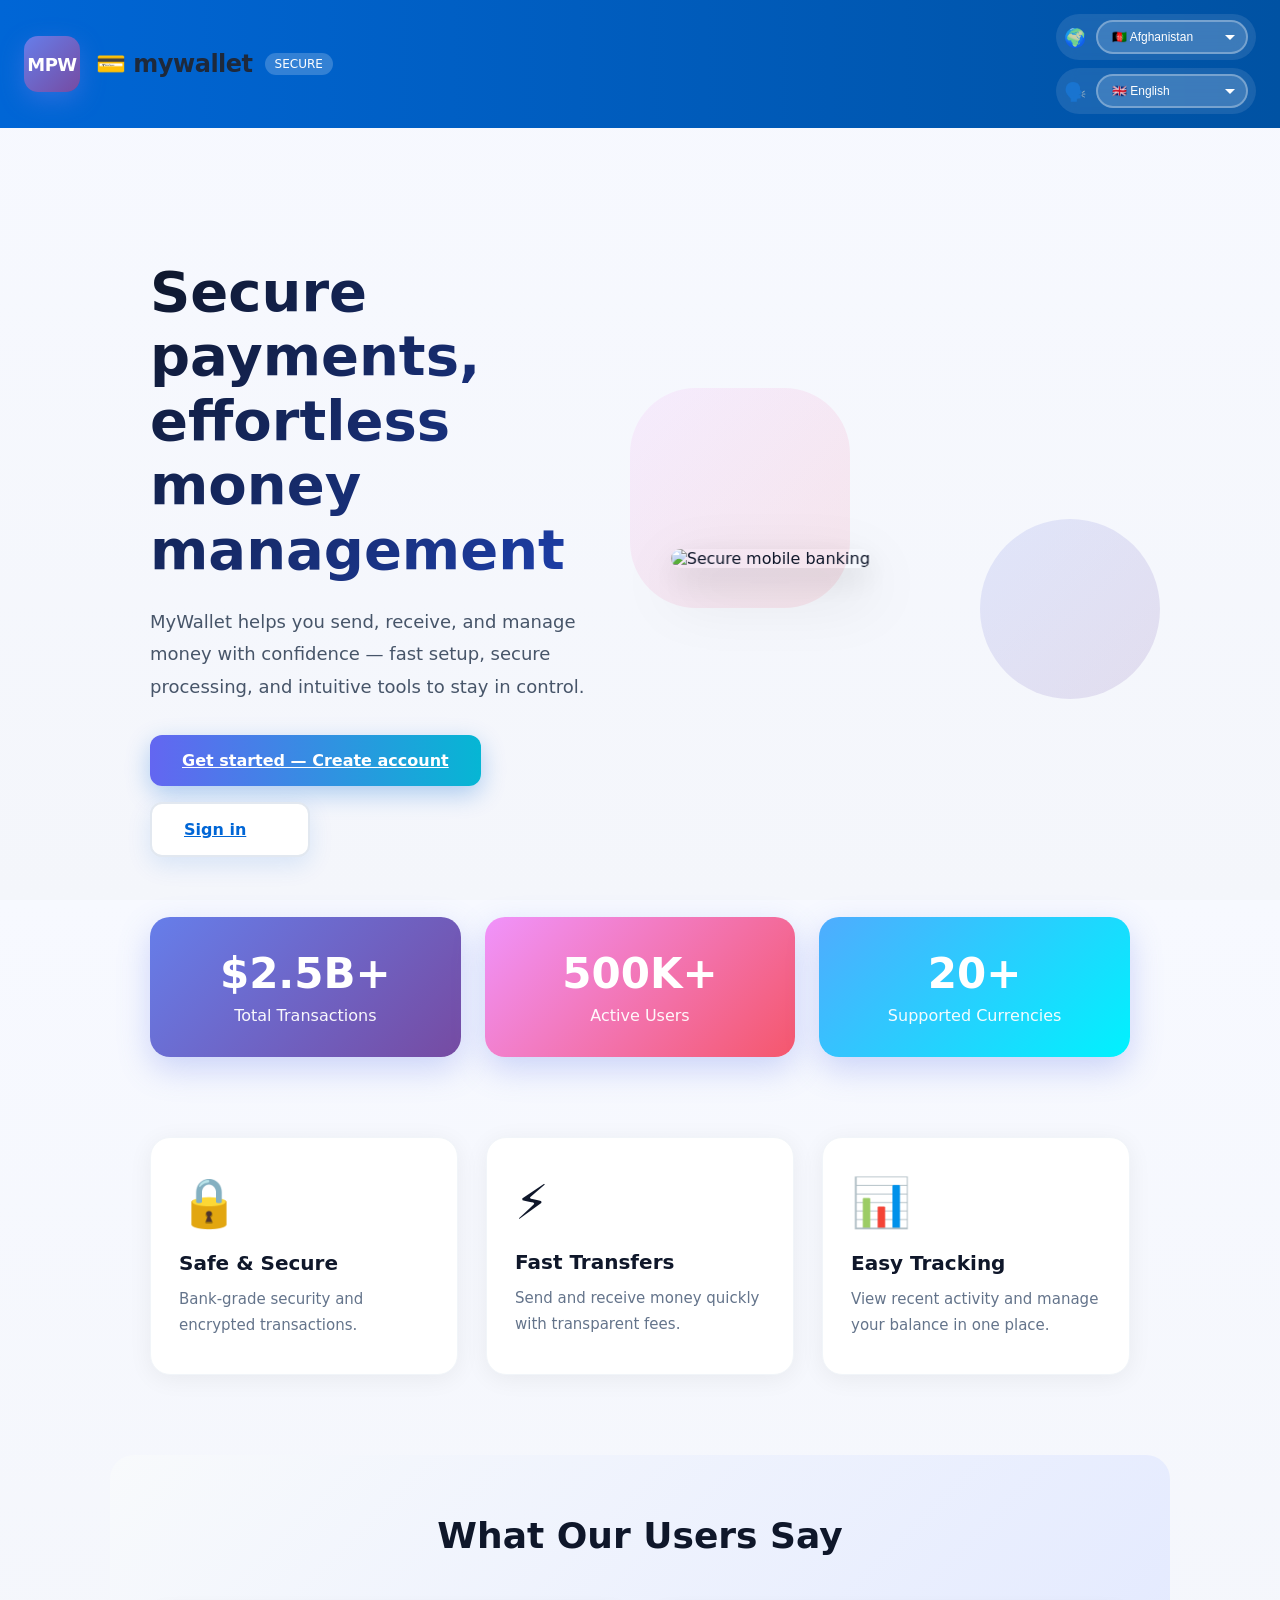
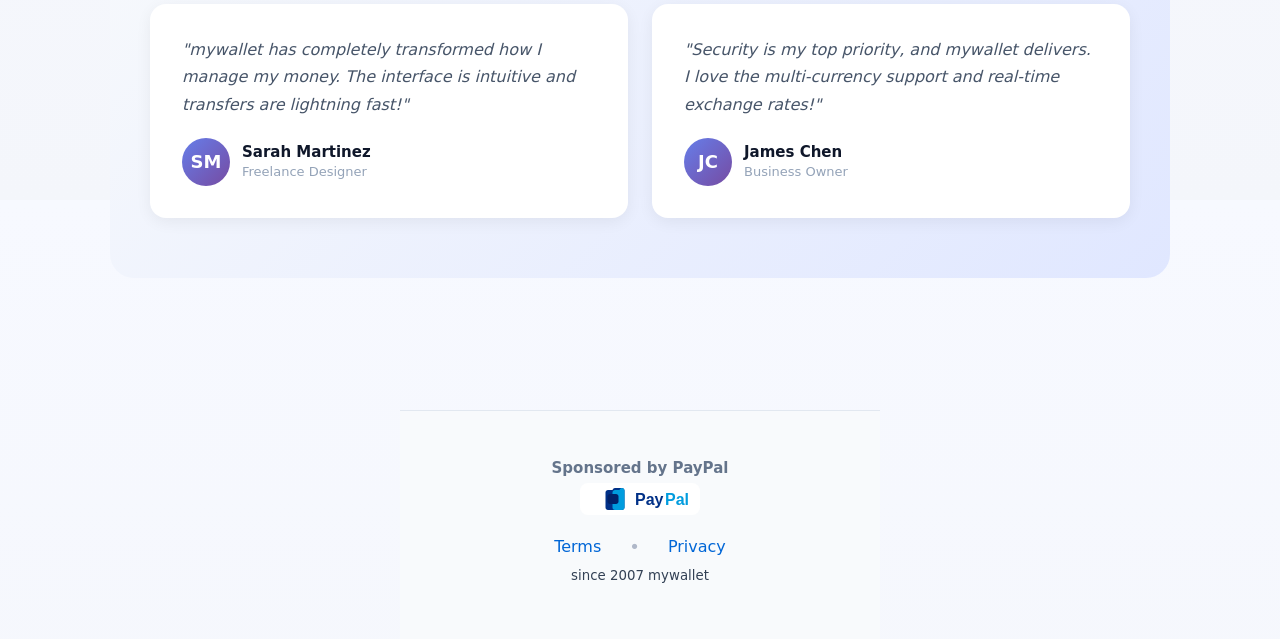
==== index.html @ a124b2e2 "Initial Render-ready app setup" ====
<!DOCTYPE html>
<html lang="en">
    <head>
    <meta charset="UTF-8">
    <meta name="viewport" content="width=device-width,initial-scale=1">
    <title>mywallet — Home</title>
    <link rel="stylesheet" href="style.css">
    <style>
        /* Modern Hero Section */
        .hero {
            display:flex;
            align-items:center;
            gap:60px;
            max-width:1300px;
            margin:80px auto 60px;
            padding:0 40px;
            position:relative;
        }
        .hero-content {
            flex:1;
            max-width:600px;
        }
        .hero-image {
            flex:1;
            position:relative;
        }
        .hero-image img {
            max-width:100%;
            height:auto;
            border-radius:24px;
            box-shadow:0 24px 64px rgba(0,0,0,0.15), 0 12px 32px rgba(0,0,0,0.1);
            transform:perspective(1000px) rotateY(-5deg);
            transition:transform 0.6s ease;
        }
        .hero-image img:hover {
            transform:perspective(1000px) rotateY(0deg) scale(1.02);
        }
        
        /* Floating decoration elements */
        .hero-image::before {
            content:'';
            position:absolute;
            top:-30px;
            right:-30px;
            width:180px;
            height:180px;
            background:linear-gradient(135deg, #667eea 0%, #764ba2 100%);
            border-radius:50%;
            opacity:0.15;
            z-index:-1;
            animation:float 6s ease-in-out infinite;
        }
        .hero-image::after {
            content:'';
            position:absolute;
            bottom:-40px;
            left:-40px;
            width:220px;
            height:220px;
            background:linear-gradient(135deg, #f093fb 0%, #f5576c 100%);
            border-radius:30%;
            opacity:0.12;
            z-index:-1;
            animation:float 8s ease-in-out infinite reverse;
        }
        
        @keyframes float {
            0%, 100% { transform:translateY(0px) rotate(0deg); }
            50% { transform:translateY(-20px) rotate(5deg); }
        }
        
        /* Typography */
        .hero h1 {
            font-size:56px;
            margin-bottom:24px;
            line-height:1.15;
            font-weight:800;
            background:linear-gradient(135deg, #0f172a 0%, #1e40af 100%);
            -webkit-background-clip:text;
            -webkit-text-fill-color:transparent;
            background-clip:text;
        }
        .hero-desc {
            font-size:18px;
            line-height:1.8;
            color:#475569;
            margin-bottom:32px;
        }
        
        /* CTA Buttons */
        .hero-cta {
            display:flex;
            gap:16px;
            margin-top:32px;
            flex-wrap:wrap;
        }
        .hero-cta .btn-primary {
            padding:16px 32px;
            font-size:16px;
            font-weight:600;
            border-radius:12px;
            box-shadow:0 8px 24px rgba(0,102,214,0.3);
            transition:all 0.3s ease;
        }
        .hero-cta .btn-primary:hover {
            transform:translateY(-2px);
            box-shadow:0 12px 32px rgba(0,102,214,0.4);
        }
        .hero-cta .btn-ghost {
            padding:16px 32px;
            font-size:16px;
            font-weight:600;
            border-radius:12px;
            border:2px solid #e2e8f0;
            transition:all 0.3s ease;
        }
        .hero-cta .btn-ghost:hover {
            border-color:#0066d6;
            background:#f8fafc;
        }
        
        /* Stats Section */
        .stats-section {
            max-width:1300px;
            margin:0 auto 80px;
            padding:0 40px;
            display:grid;
            grid-template-columns:repeat(3, 1fr);
            gap:24px;
        }
        .stat-card {
            background:linear-gradient(135deg, #667eea 0%, #764ba2 100%);
            padding:32px;
            border-radius:20px;
            text-align:center;
            color:#fff;
            box-shadow:0 12px 32px rgba(102,126,234,0.3);
            transition:transform 0.3s ease;
        }
        .stat-card:hover {
            transform:translateY(-8px);
        }
        .stat-number {
            font-size:42px;
            font-weight:800;
            margin-bottom:8px;
        }
        .stat-label {
            font-size:16px;
            opacity:0.95;
        }
        
        /* Features Grid */
        .features {
            max-width:1300px;
            margin:0 auto;
            padding:0 40px 80px;
            display:grid;
            grid-template-columns:repeat(3, 1fr);
            gap:28px;
        }
        .feature {
            background:#fff;
            padding:36px 28px;
            border-radius:20px;
            box-shadow:0 4px 24px rgba(0,0,0,0.06);
            border:1px solid #f1f5f9;
            transition:all 0.4s ease;
            position:relative;
            overflow:hidden;
        }
        .feature::before {
            content:'';
            position:absolute;
            top:0;
            left:0;
            width:4px;
            height:0;
            background:linear-gradient(180deg, #0066d6, #764ba2);
            transition:height 0.4s ease;
        }
        .feature:hover {
            transform:translateY(-8px);
            box-shadow:0 12px 40px rgba(0,0,0,0.12);
            border-color:#0066d6;
        }
        .feature:hover::before {
            height:100%;
        }
        .feature-icon {
            font-size:48px;
            margin-bottom:20px;
            display:block;
        }
        .feature strong {
            display:block;
            font-size:20px;
            margin-bottom:12px;
            color:#0f172a;
        }
        .feature .muted {
            color:#64748b;
            line-height:1.7;
            font-size:15px;
        }
        
        /* Testimonial Section */
        .testimonial-section {
            max-width:1300px;
            margin:0 auto 80px;
            padding:60px 40px;
            background:linear-gradient(135deg, #f8fafc 0%, #e0e7ff 100%);
            border-radius:24px;
        }
        .testimonial-title {
            text-align:center;
            font-size:36px;
            font-weight:700;
            margin-bottom:48px;
            color:#0f172a;
        }
        .testimonial-grid {
            display:grid;
            grid-template-columns:repeat(2, 1fr);
            gap:24px;
        }
        .testimonial-card {
            background:#fff;
            padding:32px;
            border-radius:16px;
            box-shadow:0 4px 16px rgba(0,0,0,0.06);
        }
        .testimonial-text {
            font-size:16px;
            line-height:1.7;
            color:#475569;
            margin-bottom:20px;
            font-style:italic;
        }
        .testimonial-author {
            display:flex;
            align-items:center;
            gap:12px;
        }
        .testimonial-avatar {
            width:48px;
            height:48px;
            border-radius:50%;
            background:linear-gradient(135deg, #667eea, #764ba2);
            display:flex;
            align-items:center;
            justify-content:center;
            color:#fff;
            font-weight:700;
            font-size:18px;
        }
        .testimonial-info strong {
            display:block;
            color:#0f172a;
            font-size:15px;
        }
        .testimonial-info span {
            color:#94a3b8;
            font-size:13px;
        }
        
        /* Modern selector styling */
        .selector-group {
            display: flex;
            align-items: center;
            gap: 10px;
            background: rgba(255,255,255,0.1);
            padding: 6px 8px;
            border-radius: 25px;
            backdrop-filter: blur(10px);
            width: 100%;
            max-width: 200px;
            min-width: 0;
        }
        .modern-select {
            padding: 8px 32px 8px 14px;
            border-radius: 20px;
            border: 2px solid rgba(255,255,255,0.3);
            background: rgba(255,255,255,0.15);
            color: #fff;
            cursor: pointer;
            font-size: 12px;
            font-weight: 500;
            transition: all 0.3s ease;
            appearance: none;
            background-image: url("data:image/svg+xml,%3Csvg xmlns='http://www.w3.org/2000/svg' width='12' height='12' viewBox='0 0 12 12'%3E%3Cpath fill='%23ffffff' d='M6 9L1 4h10z'/%3E%3C/svg%3E");
            background-repeat: no-repeat;
            background-position: right 10px center;
            width: 100%;
            min-width: 0;
        }
        .modern-select:hover {
            background:rgba(255,255,255,0.25);
            border-color:rgba(255,255,255,0.5);
            transform:translateY(-1px);
        }
        .modern-select:focus {
            outline:none;
            border-color:rgba(255,255,255,0.7);
            box-shadow:0 0 0 3px rgba(255,255,255,0.1);
        }
        .modern-select option {
            background:#1e40af;
            color:#fff;
            padding:8px;
        }
        .selector-icon {
            font-size:18px;
            opacity:0.9;
        }
        
        /* Responsive Design */
        @media (max-width: 1024px) {
            .features, .stats-section {
                grid-template-columns:repeat(2, 1fr);
            }
            .testimonial-grid {
                grid-template-columns:1fr;
            }
        }
        
        @media (max-width: 768px) {
            .hero {
                flex-direction:column-reverse;
                gap:40px;
                margin:40px auto;
                padding:0 20px;
            }
            .hero h1 {
                font-size:36px;
            }
            .hero-desc {
                font-size:16px;
            }
            .hero-cta {
                flex-direction:column;
                width:100%;
            }
            .hero-cta .btn {
                width:100%;
                text-align:center;
            }
            .features, .stats-section {
                grid-template-columns:1fr;
                gap:20px;
                padding:0 20px 40px;
            }
            .selector-group {
                flex-direction:column;
                gap:8px;
                padding:8px;
                border-radius:16px;
            }
            .testimonial-section {
                padding:40px 20px;
            }
            .topbar {
                padding:16px 20px !important;
            }
            .topbar h2 {
                font-size:18px !important;
            }
            .topbar-logo {
                width:40px !important;
                height:40px !important;
                font-size:14px !important;
            }
        }
        
        @media (max-width: 480px) {
            .hero h1 {
                font-size:28px;
                line-height:1.2;
            }
            .hero-desc {
                font-size:15px;
            }
            .btn {
                padding:12px 20px;
                font-size:14px;
            }
            footer {
                padding:32px 20px !important;
            }
            .selector-group {
                max-width: 100%;
            }
            .modern-select {
                width: 100%;
                min-width: 0;
                font-size: 16px;
            }
            .topbar > div:last-child {
                width: 100%;
                max-width: 100%;
                min-width: 0;
            }
        }
    </style>
</head>
<body>
    <header class="topbar">
        <div style="display:flex;align-items:center;gap:16px">
            <!-- MPW Logo -->
            <div style="width:56px;height:56px;background:linear-gradient(135deg,#667eea 0%,#764ba2 100%);border-radius:14px;display:flex;align-items:center;justify-content:center;box-shadow:0 8px 24px rgba(102,126,234,0.4);font-weight:900;font-size:18px;color:#fff;letter-spacing:-0.5px">MPW</div>
            
            <div style="display:flex;align-items:center;gap:12px">
                <h2 style="font-size:24px;font-weight:700;letter-spacing:-0.5px">💳 mywallet</h2>
                <span style="font-size:12px;padding:4px 10px;background:rgba(255,255,255,0.2);border-radius:12px;font-weight:500">SECURE</span>
            </div>
        </div>
        <div style="display:flex;align-items:center;gap:16px">
            <div style="display:flex;flex-direction:column;align-items:flex-end;gap:8px;min-width:170px">
                <div class="selector-group">
                    <span class="selector-icon">🌍</span>
                    <select id="country-select" class="modern-select"></select>
                </div>
                <div class="selector-group">
                    <span class="selector-icon">🗣️</span>
                    <select id="lang-select" class="modern-select"></select>
                </div>
            </div>
        </div>
    </header>

    <main class="container">
        <section class="hero">
            <div class="hero-content">
                <h1 id="hero-title" data-i18n="hero-title">Secure payments, effortless money management</h1>
                <p class="hero-desc" id="hero-desc" data-i18n="hero-desc">mywallet helps you send, receive, and manage money with confidence — fast setup, secure processing, and intuitive tools to stay in control.</p>

                <div class="hero-cta">
                    <a class="btn btn-primary" href="register.php" id="hero-cta-primary" data-i18n="hero-cta-primary">Get started — Create account</a>
                    <a class="btn btn-ghost" href="login.php" id="hero-cta-secondary" data-i18n="hero-cta-secondary">Sign in</a>
                </div>
            </div>
            
            <div class="hero-image">
                <img src="https://images.unsplash.com/photo-1563013544-824ae1b704d3?w=600&h=800&fit=crop&q=80" alt="Secure mobile banking" loading="lazy">
            </div>
        </section>

        <!-- Stats Section -->
        <section class="stats-section">
            <div class="stat-card">
                <div class="stat-number">$2.5B+</div>
                <div class="stat-label">Total Transactions</div>
            </div>
            <div class="stat-card" style="background:linear-gradient(135deg, #f093fb 0%, #f5576c 100%);">
                <div class="stat-number">500K+</div>
                <div class="stat-label">Active Users</div>
            </div>
            <div class="stat-card" style="background:linear-gradient(135deg, #4facfe 0%, #00f2fe 100%);">
                <div class="stat-number">20+</div>
                <div class="stat-label">Supported Currencies</div>
            </div>
        </section>

        <!-- Features Section -->
        <section class="features">
            <div class="feature">
                <span class="feature-icon">🔒</span>
                <strong id="feature-secure-title" data-i18n="feature-secure-title">Safe & Secure</strong>
                <div class="muted" id="feature-secure-desc" data-i18n="feature-secure-desc">Bank-grade security and encrypted transactions.</div>
            </div>
            <div class="feature">
                <span class="feature-icon">⚡</span>
                <strong id="feature-fast-title" data-i18n="feature-fast-title">Fast Transfers</strong>
                <div class="muted" id="feature-fast-desc" data-i18n="feature-fast-desc">Send and receive money quickly with transparent fees.</div>
            </div>
            <div class="feature">
                <span class="feature-icon">📊</span>
                <strong id="feature-tracking-title" data-i18n="feature-tracking-title">Easy Tracking</strong>
                <div class="muted" id="feature-tracking-desc" data-i18n="feature-tracking-desc">View recent activity and manage your balance in one place.</div>
            </div>
        </section>

        <!-- Testimonials Section -->
        <section class="testimonial-section">
            <h2 class="testimonial-title">What Our Users Say</h2>
            <div class="testimonial-grid">
                <div class="testimonial-card">
                    <p class="testimonial-text">"mywallet has completely transformed how I manage my money. The interface is intuitive and transfers are lightning fast!"</p>
                    <div class="testimonial-author">
                        <div class="testimonial-avatar">SM</div>
                        <div class="testimonial-info">
                            <strong>Sarah Martinez</strong>
                            <span>Freelance Designer</span>
                        </div>
                    </div>
                </div>
                <div class="testimonial-card">
                    <p class="testimonial-text">"Security is my top priority, and mywallet delivers. I love the multi-currency support and real-time exchange rates!"</p>
                    <div class="testimonial-author">
                        <div class="testimonial-avatar">JC</div>
                        <div class="testimonial-info">
                            <strong>James Chen</strong>
                            <span>Business Owner</span>
                        </div>
                    </div>
                </div>
            </div>
        </section>
    </main>

    <footer style="text-align:center;padding:48px 20px;color:var(--muted);background:#f8fafc;border-top:1px solid #e2e8f0">
                <div style="display:flex;flex-direction:column;align-items:center;margin-bottom:18px;gap:6px;">
                    <span style="font-size:15px;color:#64748b;font-weight:600;">Sponsored by PayPal</span>
                    <img src="paypal-logo-original.svg" alt="PayPal Logo" style="height:32px;width:auto;display:block;" loading="lazy" />
                </div>
                <div class="footer-links">
                        <a href="terms.html" data-i18n="terms">Terms</a>
                        <span class="footer-sep">•</span>
                        <a href="privacy.html" data-i18n="privacy">Privacy</a>
                </div>
                <small style="display:block;margin-bottom:8px">since 2007 mywallet</small>
            <style>
            .footer-links {
                display: flex;
                justify-content: center;
                align-items: center;
                gap: 18px;
                margin-bottom: 8px;
                font-size: 16px;
                font-weight: 500;
            }
            .footer-links a {
                color: #0066d6;
                text-decoration: none;
                padding: 4px 10px;
                border-radius: 8px;
                transition: background 0.2s, color 0.2s;
            }
            .footer-links a:hover, .footer-links a:focus {
                background: #e0e7ef;
                color: #003366;
                text-decoration: underline;
                outline: none;
            }
            .footer-sep {
                color: #b0b8c9;
                font-size: 18px;
                font-weight: 400;
            }
            </style>
        <!-- Customer service number removed -->
    </footer>
    <script src="countries.js"></script>
        <script src="all_countries.js"></script>
        <script src="all_languages.js"></script>
    <script src="i18n_enhanced.js"></script>
    <script>
        // Populate country and language dropdowns dynamically
        window.addEventListener('load', () => {
            // COUNTRY DROPDOWN
            const countrySelect = document.getElementById('country-select');
            if (countrySelect && window.ALL_COUNTRIES) {
                // Sort countries alphabetically by name
                const sortedCountries = window.ALL_COUNTRIES.slice().sort((a, b) => a.name.localeCompare(b.name));
                countrySelect.innerHTML = '';
                sortedCountries.forEach(c => {
                    const opt = document.createElement('option');
                    opt.value = c.code.toLowerCase();
                    opt.textContent = `${c.flag} ${c.name}`;
                    countrySelect.appendChild(opt);
                });
            }

            // LANGUAGE DROPDOWN
            const langSelect = document.getElementById('lang-select');
            if (langSelect && window.ALL_LANGUAGES) {
                // Sort languages alphabetically by English name
                const sortedLangs = window.ALL_LANGUAGES.slice().sort((a, b) => a.name.localeCompare(b.name));
                langSelect.innerHTML = '';
                sortedLangs.forEach(l => {
                    const opt = document.createElement('option');
                    opt.value = l.code;
                    opt.textContent = `${l.flag} ${l.native}`;
                    langSelect.appendChild(opt);
                });
                // Set saved language or default
                const savedLang = localStorage.getItem('mw_lang') || 'en';
                langSelect.value = savedLang;
                // Update language when selector changes
                langSelect.addEventListener('change', (e) => {
                    const newLang = e.target.value;
                    i18n.setLanguage(newLang);
                });
            }
        });
    </script>
</body>
</html>
---- style.css ----
/* ...existing code... */
/* Responsive home screen layout */
.home-main, .hero, .features, .stats, .testimonials, footer {
    max-width: 480px;
    margin: 0 auto;
    padding: 0 12px;
    box-sizing: border-box;
}
header, .hero, .features, .stats, .testimonials, footer {
    width: 100%;
    box-sizing: border-box;
}
/* Buttons */
/* Hero CTA Buttons - improved for mobile */
.hero-cta {
    display: flex;
    gap: 16px;
    margin-top: 32px;
    flex-wrap: wrap;
    justify-content: flex-start;
}
.hero-cta .btn-primary, .hero-cta .btn-ghost {
    padding: 16px 32px;
    font-size: 16px;
    font-weight: 600;
    border-radius: 12px;
    box-shadow: 0 8px 24px rgba(0,102,214,0.12);
    transition: all 0.3s ease;
    min-width: 160px;
    text-align: center;
}
.hero-cta .btn-primary {
    background: linear-gradient(90deg, #6366f1 0%, #06b6d4 100%);
    color: #fff;
    border: none;
}
.hero-cta .btn-primary:hover {
    transform: translateY(-2px);
    box-shadow: 0 12px 32px rgba(0,102,214,0.18);
}
.hero-cta .btn-ghost {
    background: #fff;
    color: #0066d6;
    border: 2px solid #e2e8f0;
}
.hero-cta .btn-ghost:hover {
    border-color: #0066d6;
    background: #f8fafc;
}
@media (max-width: 600px) {
    .hero-cta {
        flex-direction: column;
        gap: 12px;
        align-items: stretch;
    }
    .hero-cta .btn-primary, .hero-cta .btn-ghost {
        min-width: 0;
        width: 100%;
        font-size: 15px;
        padding: 14px 0;
    }
}
.card, .panel {
    background: #fff;
    border-radius: 12px;
    box-shadow: 0 2px 12px rgba(102,126,234,0.07);
    padding: 18px 14px;
    margin-bottom: 16px;
}
/* Footer (override for mobile) */
footer {
    padding-bottom: env(safe-area-inset-bottom, 18px);
}
/* Typography */
h1, h2, h3, h4, h5, h6 {
    font-family: inherit;
    font-weight: 800;
    color: #1e293b;
    margin-top: 0;
}
p, small, label {
    font-family: inherit;
    color: #334155;
}
/* Responsive adjustments */
@media (max-width: 600px) {
    .home-main, .hero, .features, .stats, .testimonials, footer {
        max-width: 100vw;
        padding: 0 4vw;
    }
    button, .btn {
        font-size: 0.95rem;
        padding: 10px 14px;
    }
    input, select {
        font-size: 0.95rem;
        padding: 8px 10px;
    }
    .card, .panel {
        padding: 14px 8px;
    }
    h1 {
        font-size: 1.5rem;
    }
    h2 {
        font-size: 1.2rem;
    }
}
@media (max-width: 400px) {
    .home-main, .hero, .features, .stats, .testimonials, footer {
        padding: 0 2vw;
    }
    button, .btn {
        font-size: 0.9rem;
        padding: 8px 10px;
    }
    input, select {
        font-size: 0.9rem;
        padding: 6px 8px;
    }
    h1 {
        font-size: 1.2rem;
    }
    h2 {
        font-size: 1rem;
    }
}
:root{
    --bg:#f4f6fb;
    --card:#ffffff;
    --primary:#0066d6;
    --primary-700:#0052a3;
    --accent:#00a896;
    --muted:#6b7280;
    --danger:#b00020;
    --shadow: 0 8px 28px rgba(16,24,40,0.06);
    --max-width:1100px;
    --radius:12px;
}

*{box-sizing:border-box;margin:0;padding:0}
html,body{height:100%}
body{
    font-family: Inter, system-ui, -apple-system, "Segoe UI", Roboto, "Helvetica Neue", Arial;
    background: linear-gradient(180deg, #f7f9ff 0%, var(--bg) 100%);
    color: #0f172a;
    -webkit-font-smoothing:antialiased;
    -moz-osx-font-smoothing:grayscale;
    /* Touch-friendly mobile enhancements */
    -webkit-tap-highlight-color: rgba(0,102,214,0.1);
    touch-action: manipulation;
}

.topbar{
    background: linear-gradient(90deg, var(--primary), var(--primary-700));
    color:#fff;padding:14px 24px;display:flex;align-items:center;justify-content:space-between;gap:12px;
}
.topbar h2{font-size:20px;letter-spacing:.2px}
.topbar .logout, .topbar a.logout{background:rgba(255,255,255,0.12);color:#fff;padding:8px 12px;border-radius:8px;text-decoration:none;border:1px solid rgba(255,255,255,0.06)}
.topbar .logout:hover, .topbar a.logout:hover{background:rgba(255,255,255,0.18)}

.container{max-width:var(--max-width);margin:32px auto;padding:20px}

.grid{display:grid;grid-template-columns:1fr 340px;gap:20px}

.balance-card{background:var(--card);border-radius:var(--radius);padding:26px;box-shadow:var(--shadow);display:flex;flex-direction:column;gap:8px;align-items:flex-start}
.balance-card p{color:var(--muted);font-size:14px}
.balance-card h1{font-size:28px;color:var(--primary);margin:6px 0}
.balance-card .small{font-size:13px;color:var(--muted)}

.btn{display:inline-flex;align-items:center;gap:8px;border-radius:10px;padding:10px 14px;border:0;cursor:pointer;
    /* Touch-friendly */
    min-height:44px;
    -webkit-tap-highlight-color:transparent;
    touch-action:manipulation;
}
.btn-primary{background:var(--primary);color:#fff}
.btn-primary:hover{background:var(--primary-700)}
.btn-ghost{background:transparent;border:1px solid #e6eefc;color:var(--primary)}
.danger{background:var(--danger);color:#fff}

.actions{display:flex;gap:12px;margin:20px 0}
.actions button{flex:1;background:linear-gradient(180deg,#fff,#fbfdff);padding:12px;border-radius:10px;border:1px solid #eef3ff;cursor:pointer;box-shadow:0 4px 14px rgba(16,24,40,0.03)}
.actions button:hover{transform:translateY(-2px)}

.transactions{background:var(--card);padding:18px;border-radius:var(--radius);box-shadow:var(--shadow)}
.transactions h3{margin-bottom:12px}
.transactions ul{list-style:none}
.transactions li{display:flex;justify-content:space-between;align-items:center;padding:10px 0;border-bottom:1px solid #f1f5f9}
.transactions li span{color:var(--muted)}
.transactions li strong{font-weight:700}
.amount-positive{color:#059669}
.amount-negative{color:#ef4444}

/* Auth forms */
.auth{max-width:440px;margin:48px auto;padding:24px;background:var(--card);border-radius:12px;box-shadow:var(--shadow)}
.auth h2{margin-bottom:10px}
.auth form{display:flex;flex-direction:column;gap:12px}
.auth input{padding:12px;border-radius:8px;border:1px solid #e6eefc;
    /* Touch-friendly input */
    min-height:44px;
    font-size:16px;
}
.auth button{padding:12px;border-radius:8px;border:0;min-height:48px;font-size:16px}
.error{color:var(--danger)}
.success{color:#0a8a00}

/* PayPal-inspired login layout */
.pp-auth{display:grid;grid-template-columns:1fr 420px;gap:28px;align-items:stretch;max-width:980px;margin:48px auto}
.pp-auth .promo{background:linear-gradient(180deg,var(--primary),var(--primary-700));color:#fff;padding:36px;border-radius:12px;display:flex;flex-direction:column;gap:10px;justify-content:center}
.pp-auth .promo .pp-brand{font-weight:800;font-size:28px;letter-spacing:.6px}
.pp-auth .promo h3{margin-top:6px;font-size:20px}
.pp-auth .promo p{opacity:.95;max-width:380px}
.pp-card{background:var(--card);padding:26px;border-radius:12px;box-shadow:var(--shadow);display:flex;flex-direction:column;gap:12px}
.pp-card h2{margin:0 0 6px 0}
.pp-form input{width:100%;padding:12px;border:1px solid #e6eefc;border-radius:8px;
    /* Touch-friendly */
    min-height:44px;
    font-size:16px;
}
.input-group{position:relative;display:flex;align-items:center}
.input-group .input-icon{position:absolute;left:12px;display:inline-flex;align-items:center;justify-content:center;width:20px;height:20px;color:var(--muted);opacity:0.9}
.input-group input{padding-left:44px}
.input-helper{font-size:12px;color:var(--muted);margin-top:6px}
.pp-form .btn-primary{padding:12px 16px;background:linear-gradient(180deg,#0062d6,#004fa6);border-radius:8px}
.pp-form .btn-primary:hover{background:linear-gradient(180deg,#0052a3,#004080)}

/* visuals and accessibility helpers */
.visually-hidden{position:absolute!important;height:1px;width:1px;overflow:hidden;clip:rect(1px,1px,1px,1px);white-space:nowrap}

@media (max-width:900px){
    .pp-auth{grid-template-columns:1fr;padding:12px;grid-auto-rows:auto}
    .pp-auth .promo{order:2;padding:20px}
    .pp-card{order:1}
}

/* Admin user table */
.users{max-width:100%;overflow:auto;background:var(--card);padding:18px;border-radius:12px;box-shadow:var(--shadow)}
table{width:100%;border-collapse:collapse;font-size:14px}
th,td{padding:12px;border-bottom:1px solid #f1f5f9;text-align:left}
th{background:#fbfdff;color:var(--muted);font-weight:600}
.actions form{display:inline}

/* Small utilities */
.muted{color:var(--muted)}
pre{background:#f8fafc;padding:10px;border-radius:8px;overflow:auto}

/* Responsive - Enhanced for ALL mobile devices */
@media (max-width:900px){
    .grid{grid-template-columns:1fr}
    .topbar{padding:12px}
    .container{padding:16px}
}

@media (max-width:768px){
    body{font-size:16px}
    .topbar h2{font-size:18px}
    .balance-card h1{font-size:32px}
    .btn{padding:12px 16px;font-size:16px}
    .actions{flex-direction:column}
    .actions button{width:100%;padding:14px}
    .auth{padding:20px;margin:24px 12px}
}

@media (max-width:480px){
    .container{padding:12px;margin:16px auto}
    .topbar{padding:10px 12px}
    .topbar h2{font-size:16px}
    .balance-card{padding:20px}
    .balance-card h1{font-size:36px}
    .btn{font-size:16px;padding:14px 18px}
    .transactions{padding:14px}
    .transactions li{flex-direction:column;align-items:flex-start;gap:4px}
    table{font-size:14px}
    th,td{padding:8px}
}

@media (max-width:375px){
    .topbar h2{font-size:15px}
    .balance-card h1{font-size:32px}
    .btn{font-size:15px;padding:12px 16px}
}

@media (prefers-reduced-motion: no-preference){
    .actions button, .btn{transition:all .16s ease}
}

/* small visual tweaks for links/buttons inside tables */
table a{color:var(--primary);text-decoration:none}
table a:hover{text-decoration:underline}

/* Password toggle button */
.pwd-toggle{
    position:absolute;right:10px;top:50%;transform:translateY(-50%);
    display:inline-flex;align-items:center;gap:6px;padding:6px 8px;border-radius:8px;border:1px solid transparent;background:transparent;color:var(--primary);cursor:pointer;font-weight:600
}
.pwd-toggle:hover{background:rgba(0,102,214,0.06);border-color:rgba(0,102,214,0.08)}

.input-group input{padding-right:44px}

/* Responsive dashboard enhancements */
.responsive-card {
    width: 100%;
    max-width: 480px;
    margin: 0 auto;
    padding: 24px 12px;
    box-sizing: border-box;
}
@media (max-width: 900px) {
    .responsive-card {
        max-width: 100vw;
        padding: 0 4vw;
    }
}
@media (max-width: 600px) {
    .responsive-card {
        padding: 0 2vw;
    }
    .responsive-actions {
        flex-direction: column;
        gap: 10px;
        align-items: stretch;
    }
    .responsive-service {
        width: 100%;
        margin-bottom: 12px;
        display: block;
    }
}
@media (max-width: 400px) {
    .responsive-card {
        padding: 0 1vw;
    }
}

/* Modal fix for dashboard */
.modal {
  z-index: 99999 !important;
  display: none;
  align-items: center;
  justify-content: center;
  position: fixed;
  top: 0;
  left: 0;
  width: 100vw;
  height: 100vh;
  background: rgba(0,0,0,0.5);
}

.modal[style*="display: flex"] {
  display: flex !important;
}

/* End modal fix */
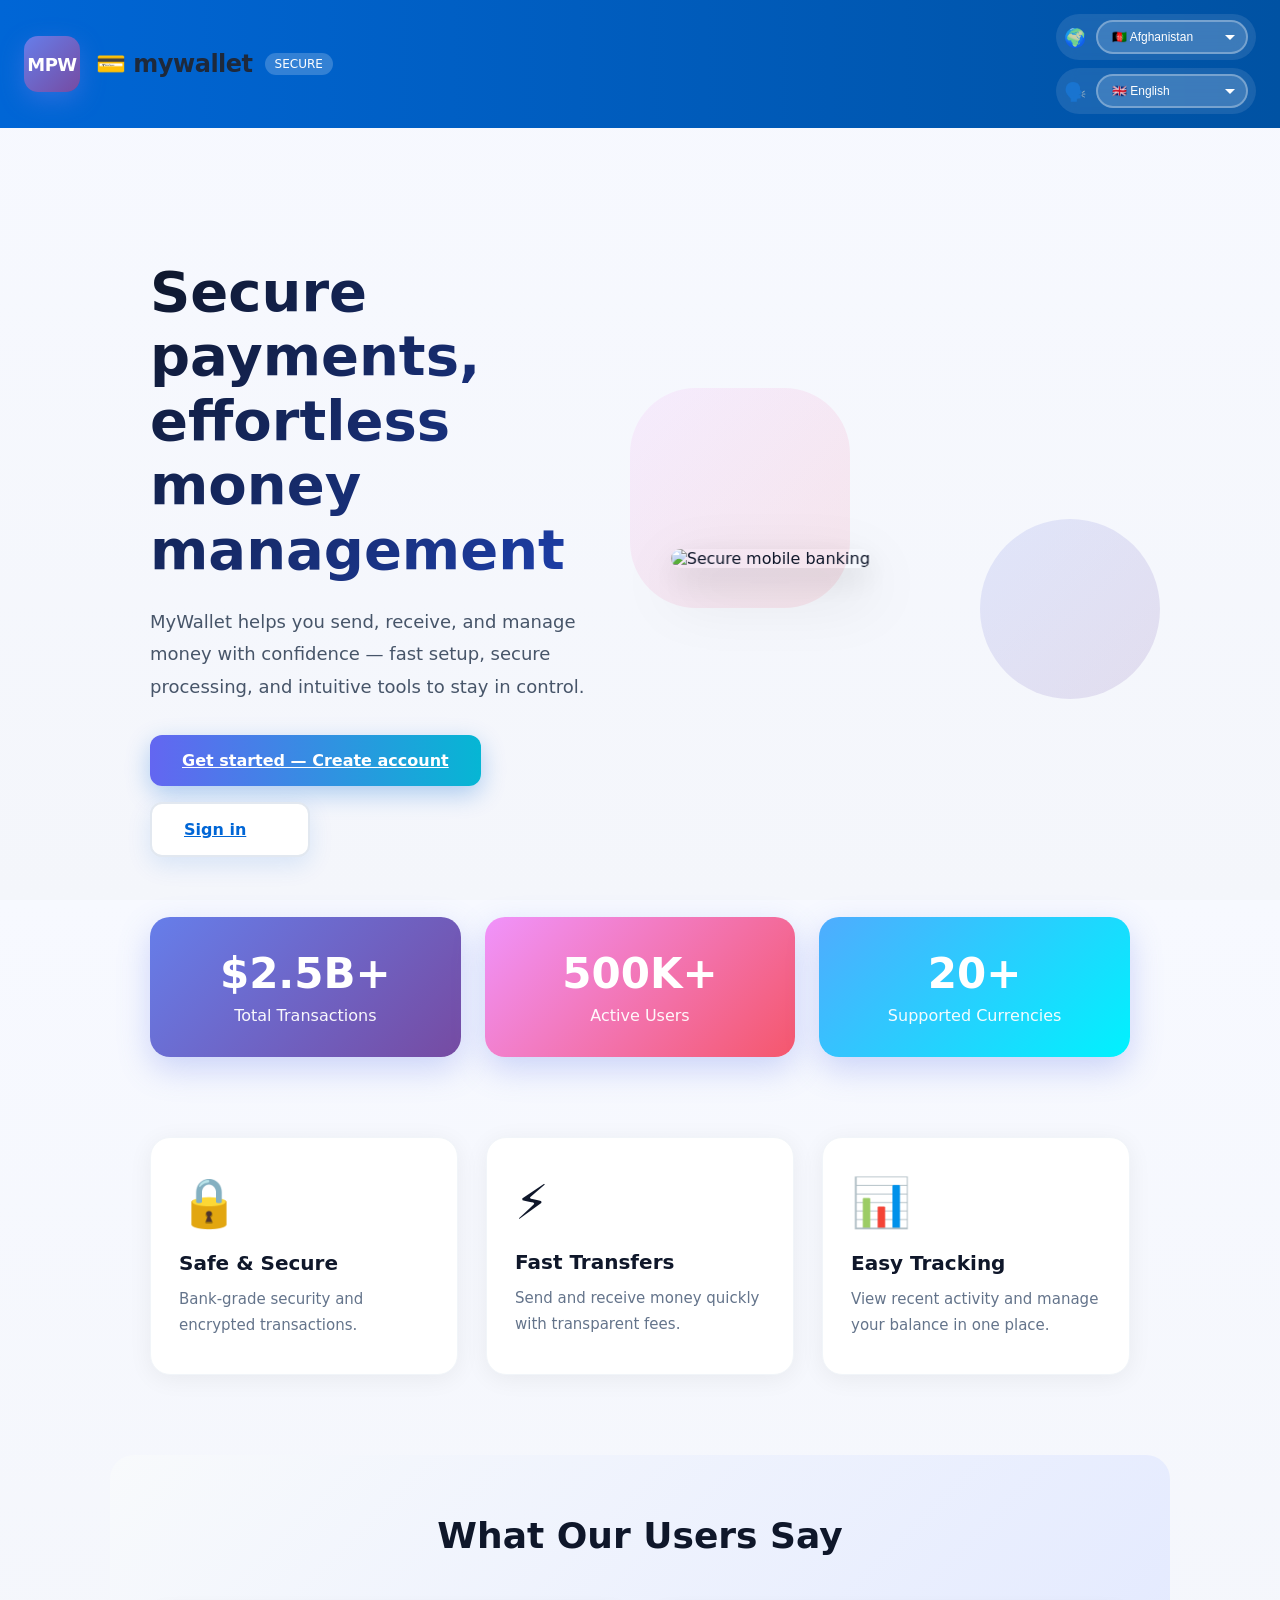
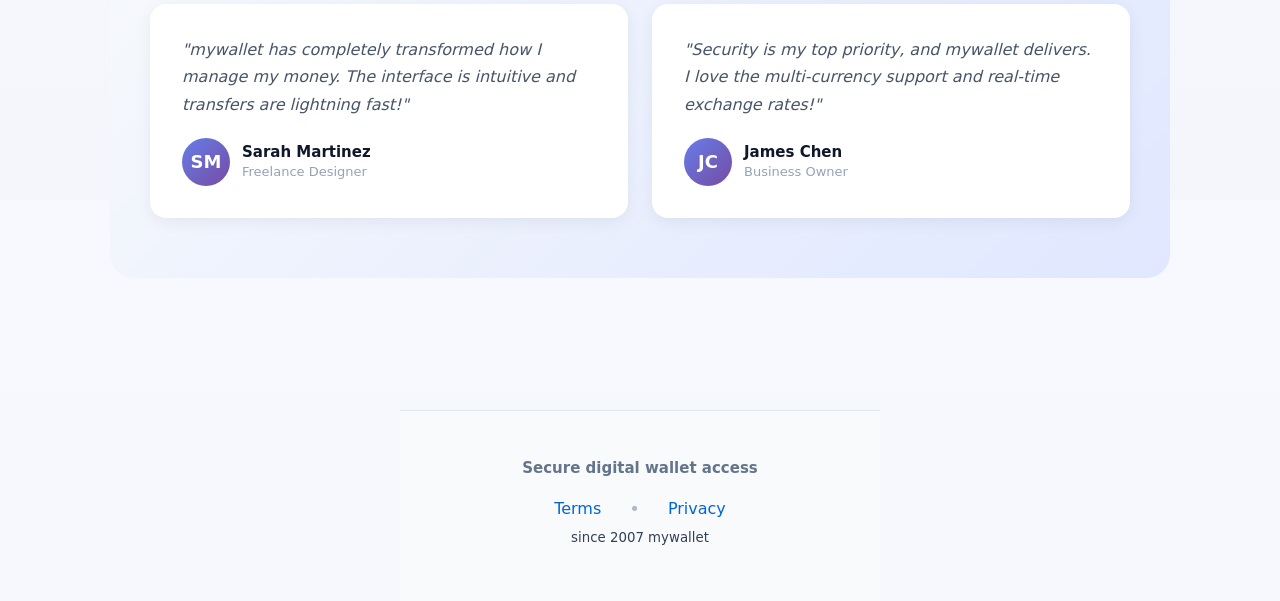
==== commit 6867624d: "Remove misleading payment branding" ====
--- a/index.html
+++ b/index.html
@@ -510,8 +510,7 @@
 
     <footer style="text-align:center;padding:48px 20px;color:var(--muted);background:#f8fafc;border-top:1px solid #e2e8f0">
                 <div style="display:flex;flex-direction:column;align-items:center;margin-bottom:18px;gap:6px;">
-                    <span style="font-size:15px;color:#64748b;font-weight:600;">Sponsored by PayPal</span>
-                    <img src="paypal-logo-original.svg" alt="PayPal Logo" style="height:32px;width:auto;display:block;" loading="lazy" />
+                    <span style="font-size:15px;color:#64748b;font-weight:600;">Secure digital wallet access</span>
                 </div>
                 <div class="footer-links">
                         <a href="terms.html" data-i18n="terms">Terms</a>
@@ -574,8 +573,11 @@
             // LANGUAGE DROPDOWN
             const langSelect = document.getElementById('lang-select');
             if (langSelect && window.ALL_LANGUAGES) {
-                // Sort languages alphabetically by English name
-                const sortedLangs = window.ALL_LANGUAGES.slice().sort((a, b) => a.name.localeCompare(b.name));
+                const supportedLangs = new Set(Object.keys(translations || {}));
+                // Only show languages that actually have translations in the site bundle
+                const sortedLangs = window.ALL_LANGUAGES
+                    .filter(l => supportedLangs.has(l.code))
+                    .sort((a, b) => a.name.localeCompare(b.name));
                 langSelect.innerHTML = '';
                 sortedLangs.forEach(l => {
                     const opt = document.createElement('option');
--- a/style.css
+++ b/style.css
@@ -205,7 +205,7 @@
 .error{color:var(--danger)}
 .success{color:#0a8a00}
 
-/* PayPal-inspired login layout */
+/* Split wallet login layout */
 .pp-auth{display:grid;grid-template-columns:1fr 420px;gap:28px;align-items:stretch;max-width:980px;margin:48px auto}
 .pp-auth .promo{background:linear-gradient(180deg,var(--primary),var(--primary-700));color:#fff;padding:36px;border-radius:12px;display:flex;flex-direction:column;gap:10px;justify-content:center}
 .pp-auth .promo .pp-brand{font-weight:800;font-size:28px;letter-spacing:.6px}
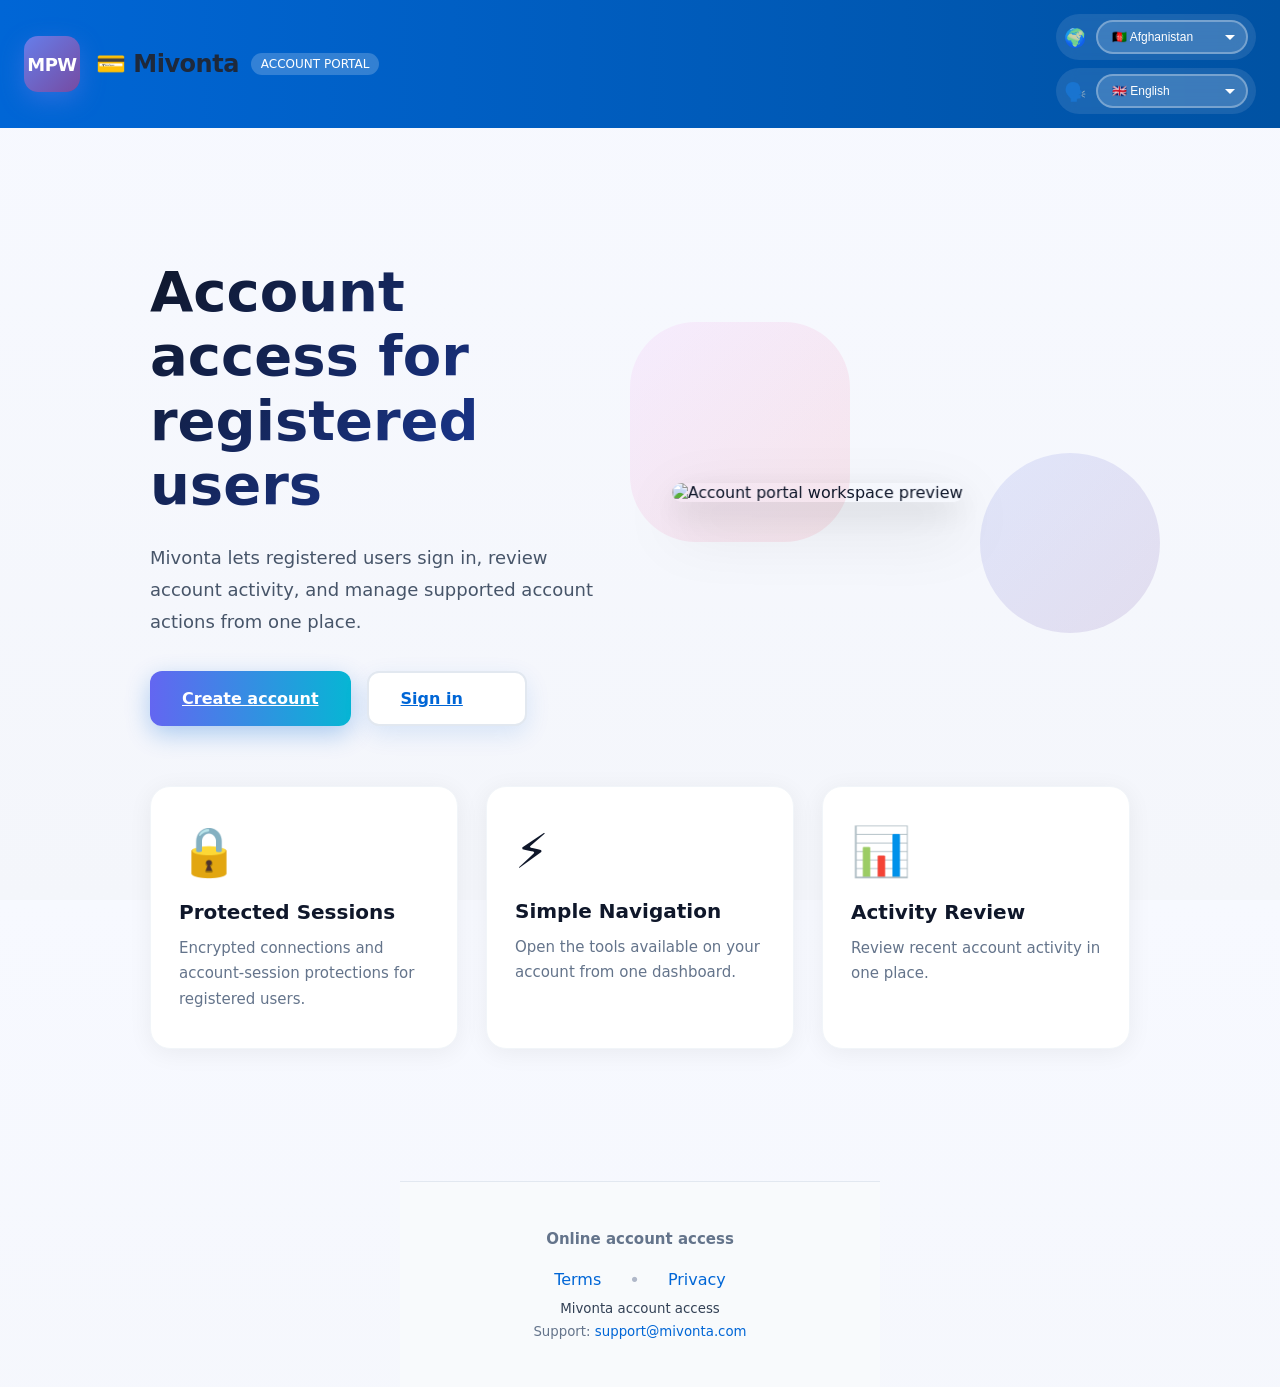
==== commit f45d9a6d: "Rebrand site for Mivonta and harden shared-host deployment" ====
--- a/index.html
+++ b/index.html
@@ -3,7 +3,13 @@
     <head>
     <meta charset="UTF-8">
     <meta name="viewport" content="width=device-width,initial-scale=1">
-    <title>mywallet — Home</title>
+    <title>Mivonta - Account Access</title>
+    <meta name="description" content="Mivonta provides secure account access for registered customers to review activity, manage linked bank details, and handle supported account requests.">
+    <meta name="robots" content="index,follow,max-image-preview:large">
+    <link rel="canonical" href="/">
+    <meta property="og:type" content="website">
+    <meta property="og:title" content="Mivonta">
+    <meta property="og:description" content="Secure account access for reviewing activity, managing linked bank details, and handling supported account requests.">
     <link rel="stylesheet" href="style.css">
     <style>
         /* Modern Hero Section */
@@ -410,8 +416,8 @@
             <div style="width:56px;height:56px;background:linear-gradient(135deg,#667eea 0%,#764ba2 100%);border-radius:14px;display:flex;align-items:center;justify-content:center;box-shadow:0 8px 24px rgba(102,126,234,0.4);font-weight:900;font-size:18px;color:#fff;letter-spacing:-0.5px">MPW</div>
             
             <div style="display:flex;align-items:center;gap:12px">
-                <h2 style="font-size:24px;font-weight:700;letter-spacing:-0.5px">💳 mywallet</h2>
-                <span style="font-size:12px;padding:4px 10px;background:rgba(255,255,255,0.2);border-radius:12px;font-weight:500">SECURE</span>
+                <h2 style="font-size:24px;font-weight:700;letter-spacing:-0.5px">💳 Mivonta</h2>
+                <span style="font-size:12px;padding:4px 10px;background:rgba(255,255,255,0.2);border-radius:12px;font-weight:500">ACCOUNT PORTAL</span>
             </div>
         </div>
         <div style="display:flex;align-items:center;gap:16px">
@@ -431,8 +437,8 @@
     <main class="container">
         <section class="hero">
             <div class="hero-content">
-                <h1 id="hero-title" data-i18n="hero-title">Secure payments, effortless money management</h1>
-                <p class="hero-desc" id="hero-desc" data-i18n="hero-desc">mywallet helps you send, receive, and manage money with confidence — fast setup, secure processing, and intuitive tools to stay in control.</p>
+                <h1 id="hero-title" data-i18n="hero-title">Secure account access for registered customers</h1>
+                <p class="hero-desc" id="hero-desc" data-i18n="hero-desc">Mivonta gives registered customers one place to sign in, review account activity, manage linked bank details, and handle supported account requests.</p>
 
                 <div class="hero-cta">
                     <a class="btn btn-primary" href="register.php" id="hero-cta-primary" data-i18n="hero-cta-primary">Get started — Create account</a>
@@ -441,23 +447,7 @@
             </div>
             
             <div class="hero-image">
-                <img src="https://images.unsplash.com/photo-1563013544-824ae1b704d3?w=600&h=800&fit=crop&q=80" alt="Secure mobile banking" loading="lazy">
-            </div>
-        </section>
-
-        <!-- Stats Section -->
-        <section class="stats-section">
-            <div class="stat-card">
-                <div class="stat-number">$2.5B+</div>
-                <div class="stat-label">Total Transactions</div>
-            </div>
-            <div class="stat-card" style="background:linear-gradient(135deg, #f093fb 0%, #f5576c 100%);">
-                <div class="stat-number">500K+</div>
-                <div class="stat-label">Active Users</div>
-            </div>
-            <div class="stat-card" style="background:linear-gradient(135deg, #4facfe 0%, #00f2fe 100%);">
-                <div class="stat-number">20+</div>
-                <div class="stat-label">Supported Currencies</div>
+                <img src="https://images.unsplash.com/photo-1554224155-6726b3ff858f?w=600&h=800&fit=crop&q=80" alt="Account portal workspace preview" loading="lazy">
             </div>
         </section>
 
@@ -465,59 +455,33 @@
         <section class="features">
             <div class="feature">
                 <span class="feature-icon">🔒</span>
-                <strong id="feature-secure-title" data-i18n="feature-secure-title">Safe & Secure</strong>
-                <div class="muted" id="feature-secure-desc" data-i18n="feature-secure-desc">Bank-grade security and encrypted transactions.</div>
+                <strong id="feature-secure-title" data-i18n="feature-secure-title">Protected Access</strong>
+                <div class="muted" id="feature-secure-desc" data-i18n="feature-secure-desc">Password hashing, session safeguards, and request protections help keep account access controlled.</div>
             </div>
             <div class="feature">
                 <span class="feature-icon">⚡</span>
-                <strong id="feature-fast-title" data-i18n="feature-fast-title">Fast Transfers</strong>
-                <div class="muted" id="feature-fast-desc" data-i18n="feature-fast-desc">Send and receive money quickly with transparent fees.</div>
+                <strong id="feature-fast-title" data-i18n="feature-fast-title">Clear Account Tools</strong>
+                <div class="muted" id="feature-fast-desc" data-i18n="feature-fast-desc">Open the actions enabled for your account from one dashboard without hidden steps.</div>
             </div>
             <div class="feature">
                 <span class="feature-icon">📊</span>
-                <strong id="feature-tracking-title" data-i18n="feature-tracking-title">Easy Tracking</strong>
-                <div class="muted" id="feature-tracking-desc" data-i18n="feature-tracking-desc">View recent activity and manage your balance in one place.</div>
-            </div>
-        </section>
-
-        <!-- Testimonials Section -->
-        <section class="testimonial-section">
-            <h2 class="testimonial-title">What Our Users Say</h2>
-            <div class="testimonial-grid">
-                <div class="testimonial-card">
-                    <p class="testimonial-text">"mywallet has completely transformed how I manage my money. The interface is intuitive and transfers are lightning fast!"</p>
-                    <div class="testimonial-author">
-                        <div class="testimonial-avatar">SM</div>
-                        <div class="testimonial-info">
-                            <strong>Sarah Martinez</strong>
-                            <span>Freelance Designer</span>
-                        </div>
-                    </div>
-                </div>
-                <div class="testimonial-card">
-                    <p class="testimonial-text">"Security is my top priority, and mywallet delivers. I love the multi-currency support and real-time exchange rates!"</p>
-                    <div class="testimonial-author">
-                        <div class="testimonial-avatar">JC</div>
-                        <div class="testimonial-info">
-                            <strong>James Chen</strong>
-                            <span>Business Owner</span>
-                        </div>
-                    </div>
-                </div>
+                <strong id="feature-tracking-title" data-i18n="feature-tracking-title">Recent Activity</strong>
+                <div class="muted" id="feature-tracking-desc" data-i18n="feature-tracking-desc">Review recent account events, balances, and status updates in one place.</div>
             </div>
         </section>
     </main>
 
     <footer style="text-align:center;padding:48px 20px;color:var(--muted);background:#f8fafc;border-top:1px solid #e2e8f0">
                 <div style="display:flex;flex-direction:column;align-items:center;margin-bottom:18px;gap:6px;">
-                    <span style="font-size:15px;color:#64748b;font-weight:600;">Secure digital wallet access</span>
+                    <span style="font-size:15px;color:#64748b;font-weight:600;">Online account access</span>
                 </div>
                 <div class="footer-links">
                         <a href="terms.html" data-i18n="terms">Terms</a>
                         <span class="footer-sep">•</span>
                         <a href="privacy.html" data-i18n="privacy">Privacy</a>
                 </div>
-                <small style="display:block;margin-bottom:8px">since 2007 mywallet</small>
+                <small style="display:block;margin-bottom:8px">Mivonta account access</small>
+                <small style="display:block;color:#64748b">Support: <a href="mailto:support@mivonta.com" style="color:#0066d6;text-decoration:none">support@mivonta.com</a></small>
             <style>
             .footer-links {
                 display: flex;
@@ -552,7 +516,7 @@
     <script src="countries.js"></script>
         <script src="all_countries.js"></script>
         <script src="all_languages.js"></script>
-    <script src="i18n_enhanced.js"></script>
+    <script src="i18n_enhanced.js?v=20260427e"></script>
     <script>
         // Populate country and language dropdowns dynamically
         window.addEventListener('load', () => {
